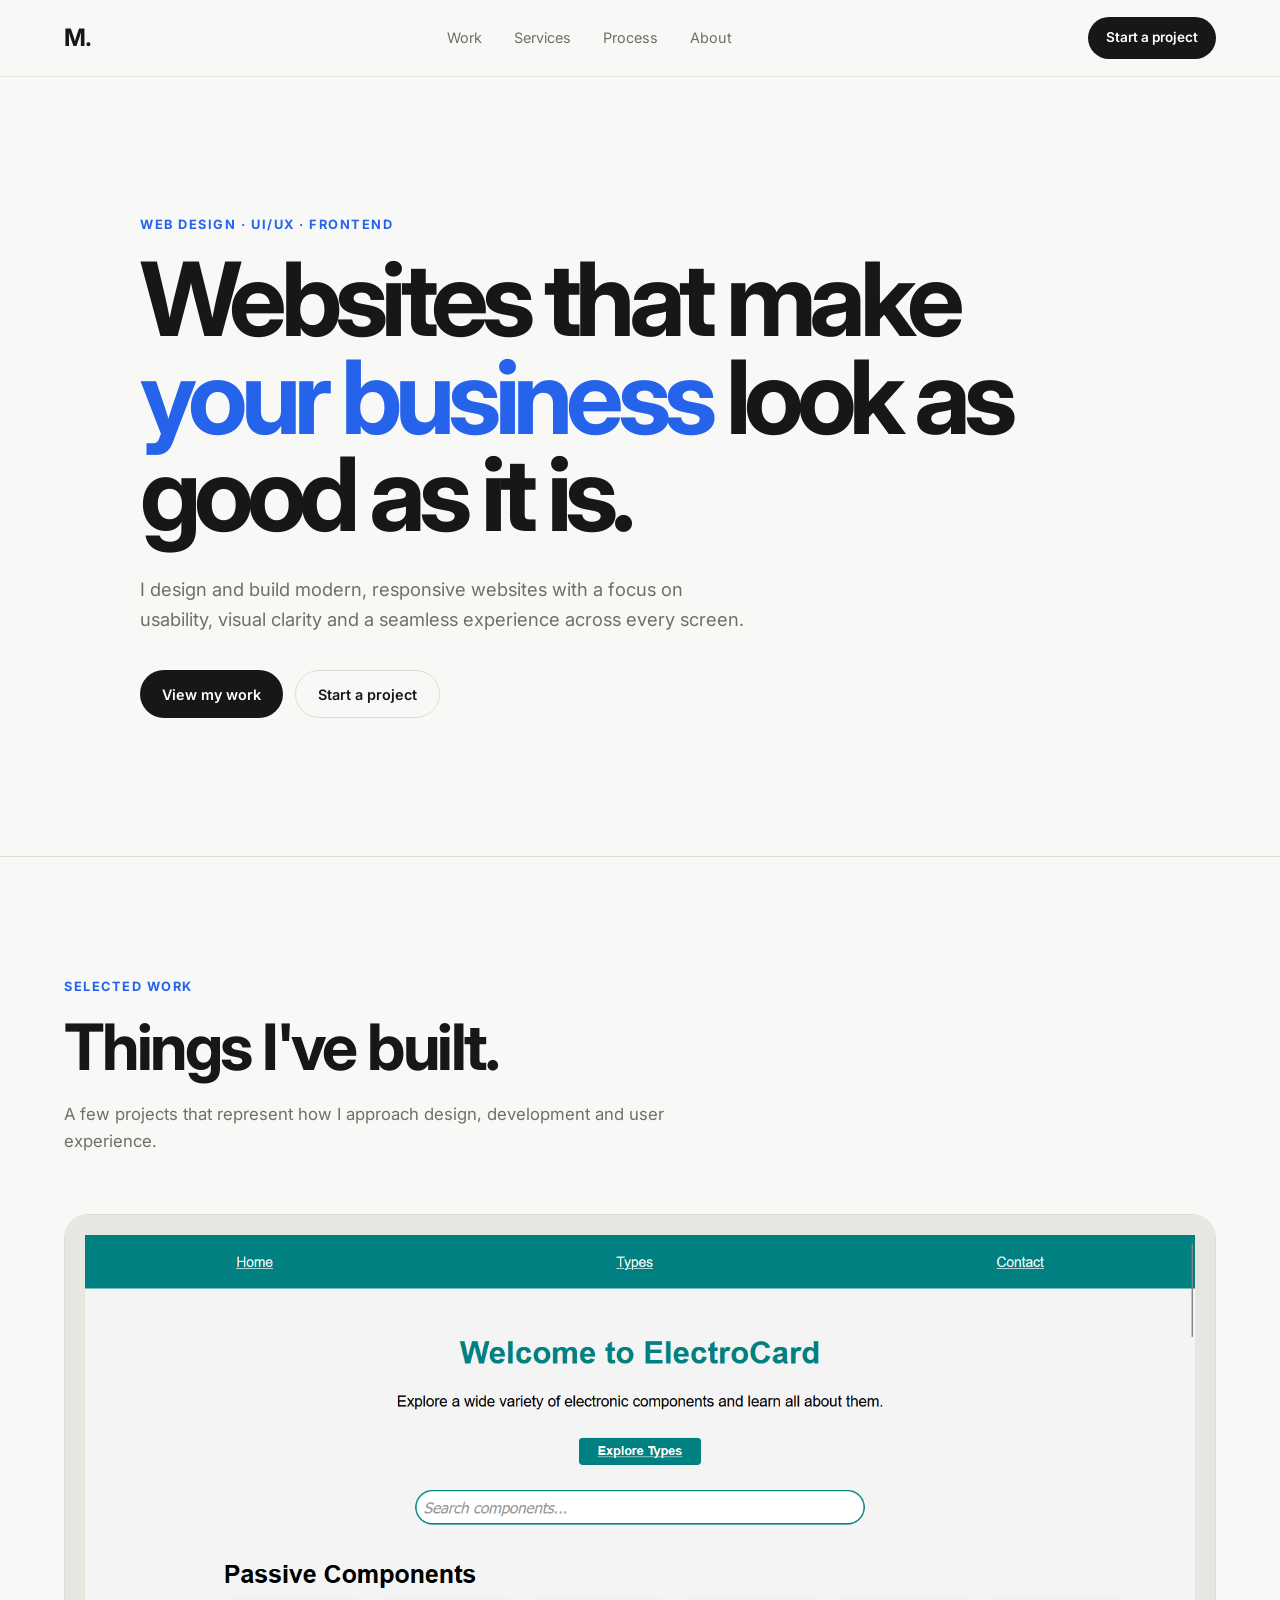
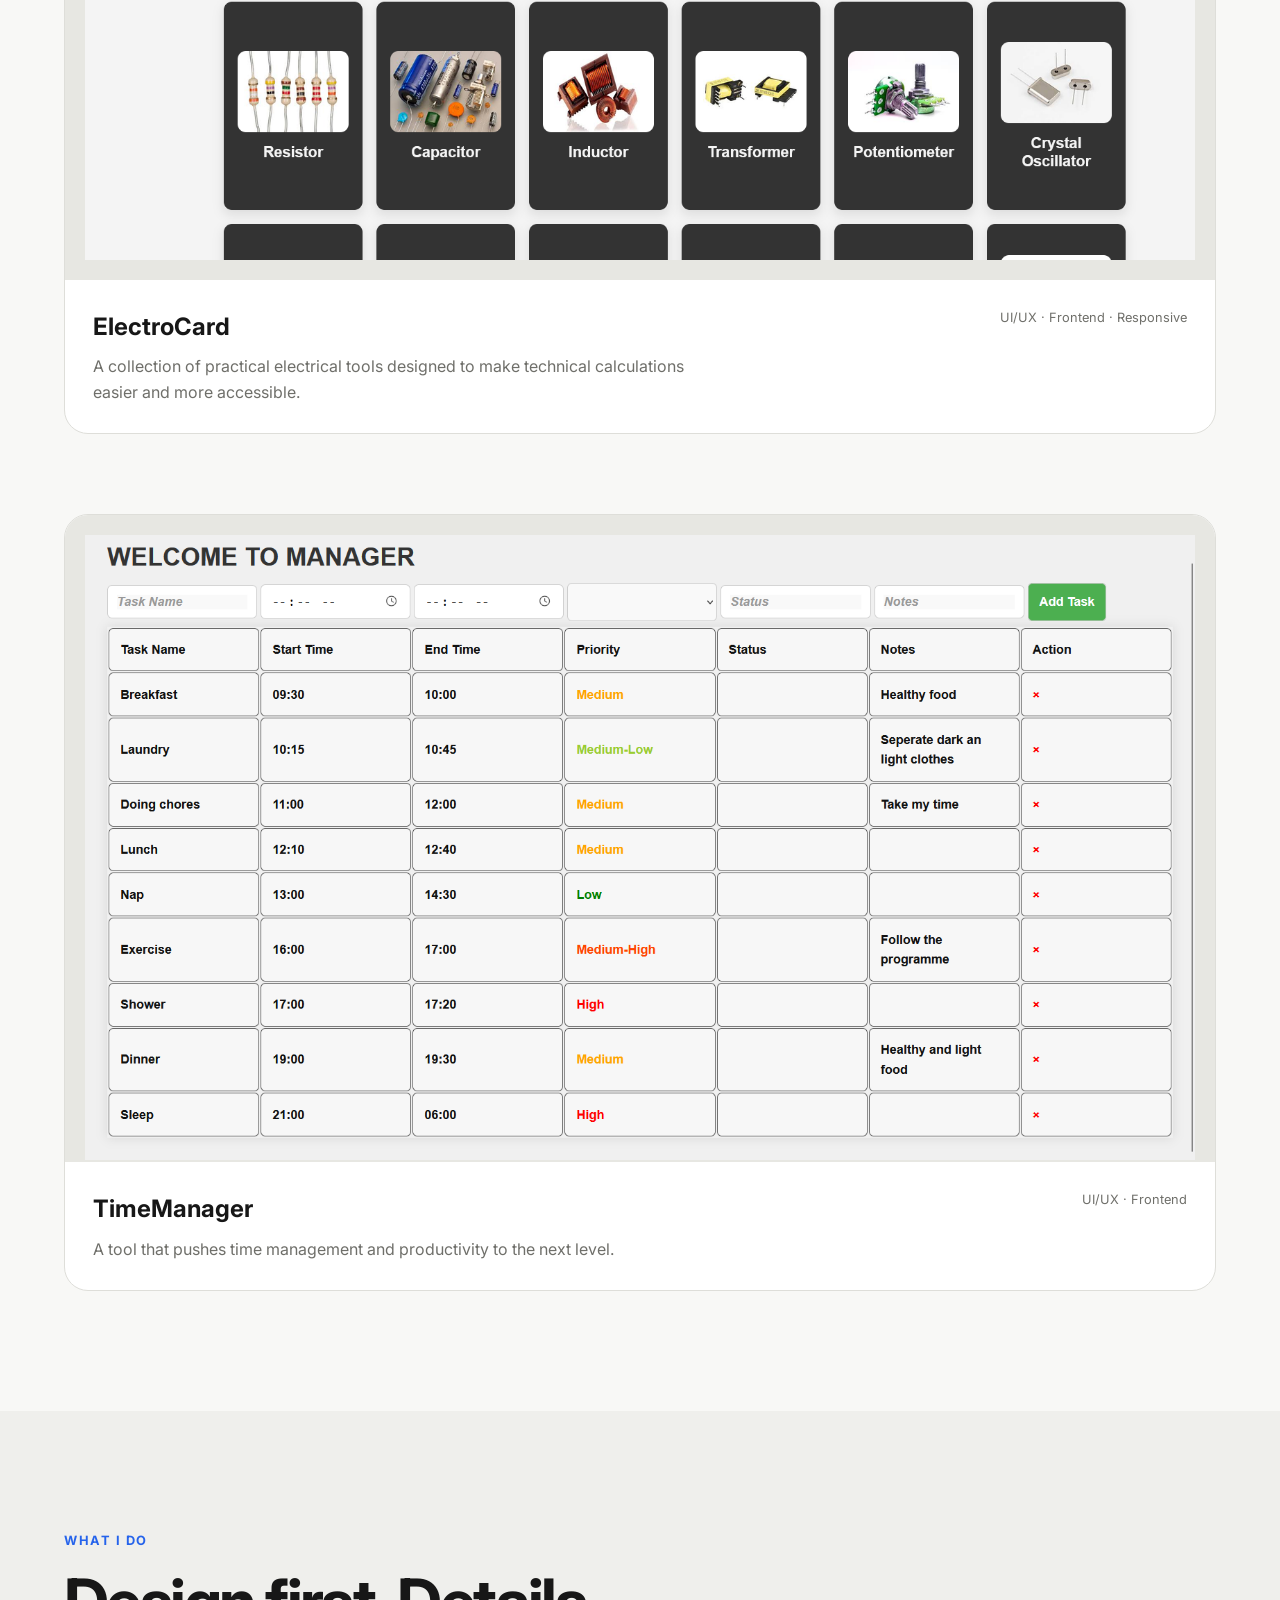
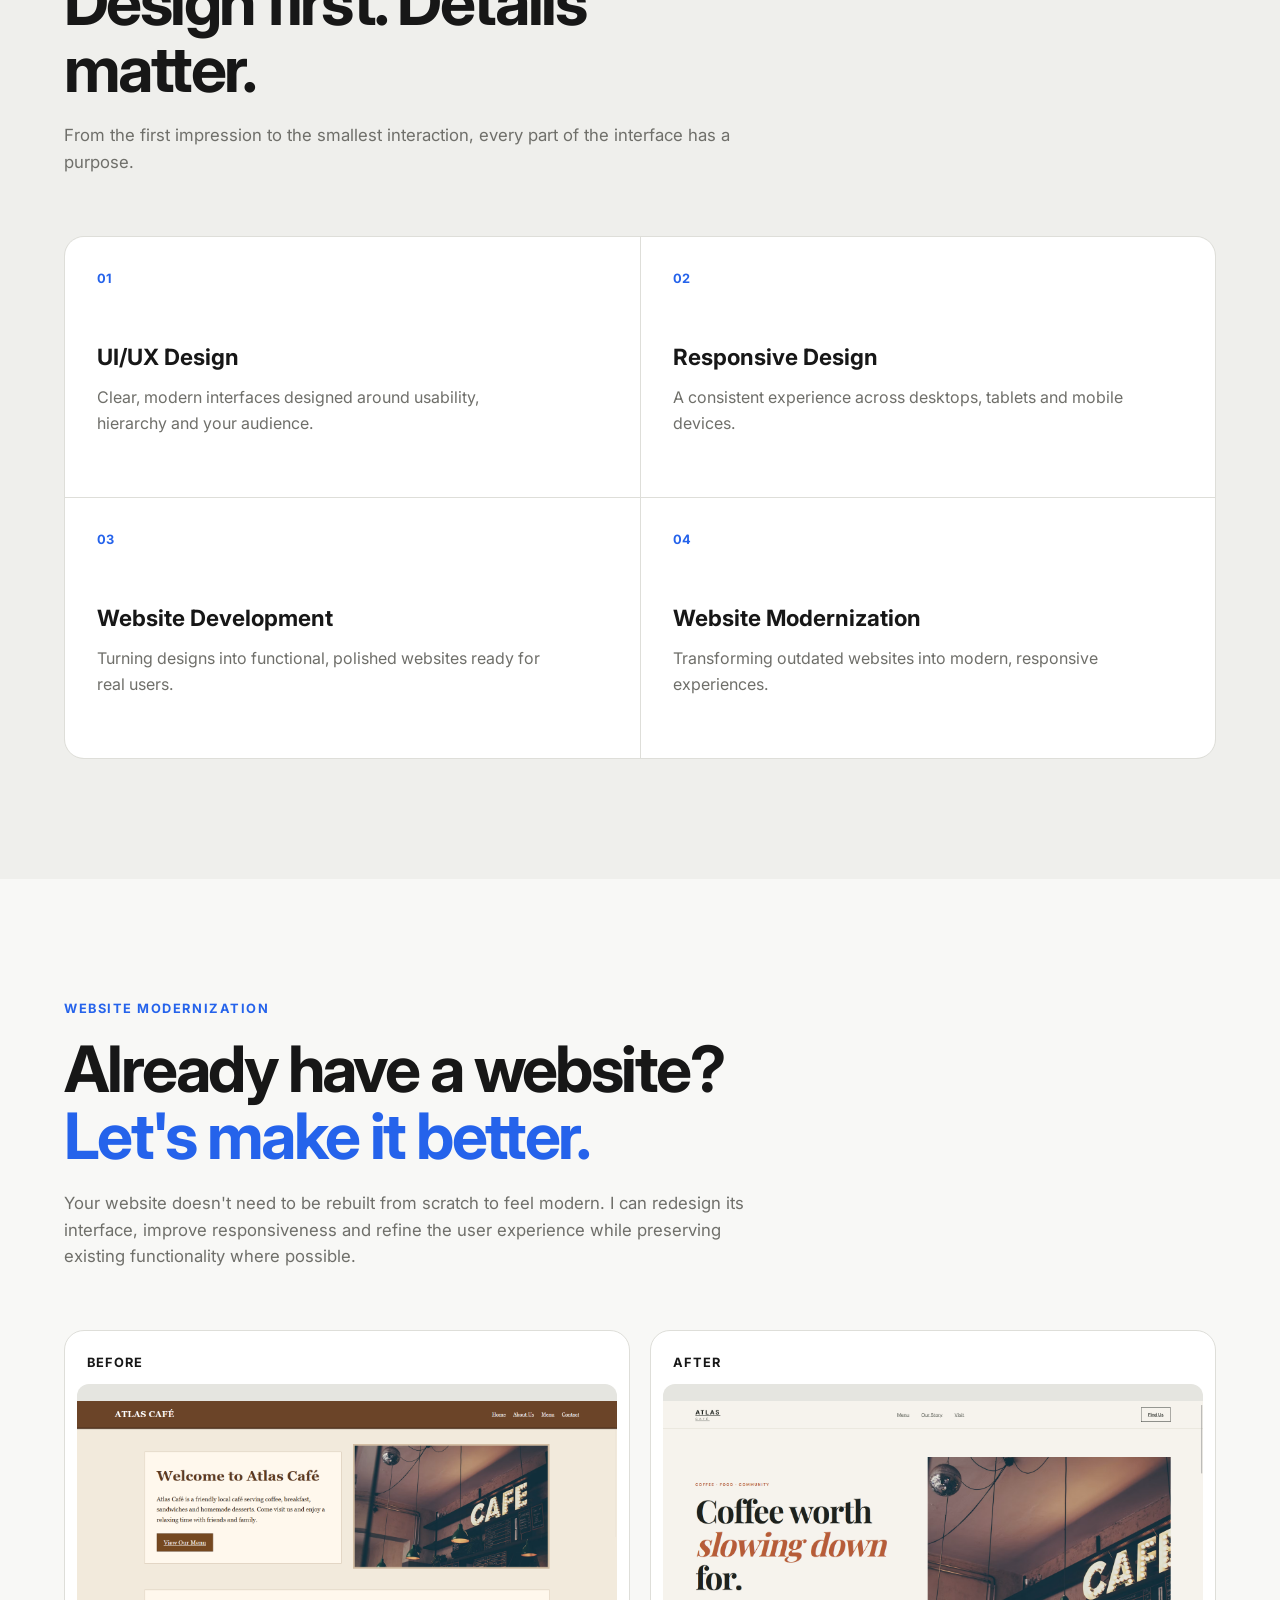
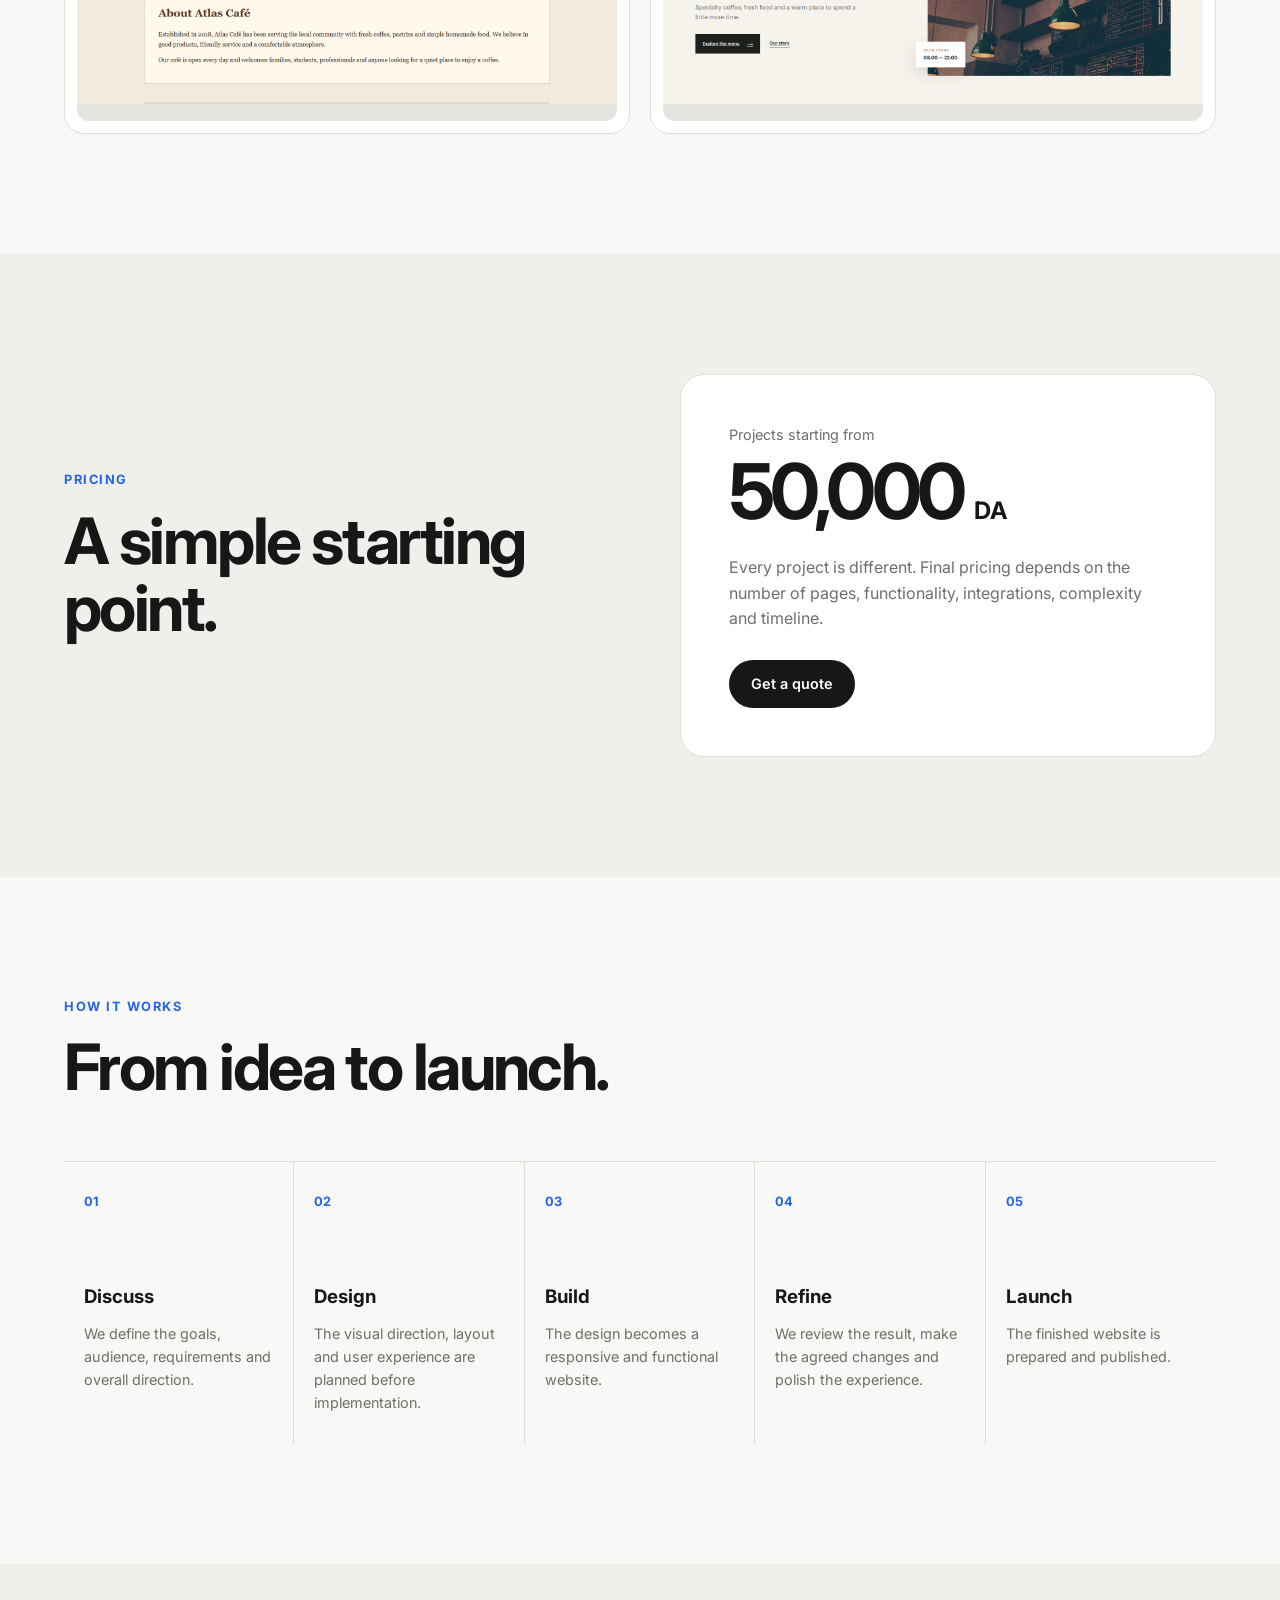
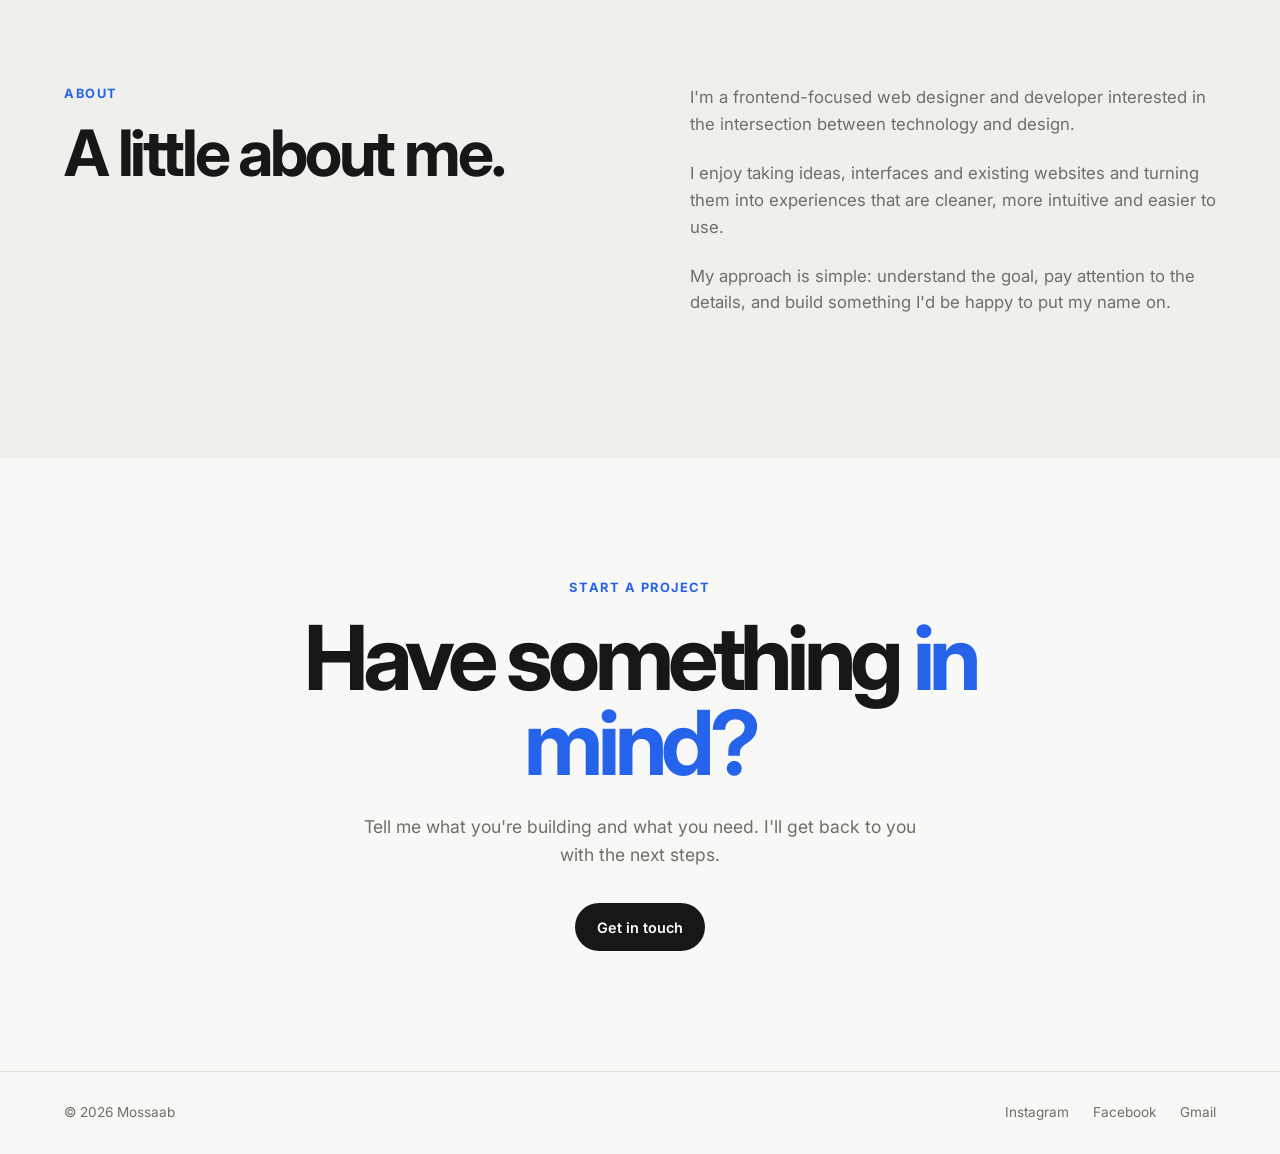
==== index.html @ 7cb66853 "Add files via upload" ====
<!DOCTYPE html>
<html lang="en">
<head>
    <meta charset="UTF-8">
    <meta name="viewport" content="width=device-width, initial-scale=1.0">

    <title>Mossaab — Web Design & Development</title>
    <meta
        name="description"
        content="Modern, responsive websites focused on UI, UX and usability."
    >

    <link rel="preconnect" href="https://fonts.googleapis.com">
    <link rel="preconnect" href="https://fonts.gstatic.com" crossorigin>
    <link
        href="https://fonts.googleapis.com/css2?family=Inter:wght@400;500;600;700&display=swap"
        rel="stylesheet"
    >

    <link rel="stylesheet" href="styles.css">
</head>

<body>

    <!-- Navigation -->
    <header class="header">
        <nav class="nav container">

            <a href="#" class="logo">M.</a>

            <div class="nav-links">
                <a href="#work">Work</a>
                <a href="#services">Services</a>
                <a href="#process">Process</a>
                <a href="#about">About</a>
            </div>

            <a href="#contact" class="nav-cta">
                Start a project
            </a>

        </nav>
    </header>


    <main>

        <!-- Hero -->
        <section class="hero">
            <div class="container hero-content">

                <p class="eyebrow">
                    Web Design · UI/UX · Frontend
                </p>

                <h1>
                    Websites that make
                    <span>your business</span>
                    look as good as it is.
                </h1>

                <p class="hero-text">
                    I design and build modern, responsive websites with
                    a focus on usability, visual clarity and a seamless
                    experience across every screen.
                </p>

                <div class="hero-buttons">
                    <a href="#work" class="button button-primary">
                        View my work
                    </a>

                    <a href="#contact" class="button button-secondary">
                        Start a project
                    </a>
                </div>

            </div>
        </section>


        <!-- Work -->
        <section id="work" class="section">
            <div class="container">

                <div class="section-heading">
                    <p class="eyebrow">Selected work</p>
                    <h2>Things I've built.</h2>
                    <p>
                        A few projects that represent how I approach
                        design, development and user experience.
                    </p>
                </div>


                <div class="projects">

                    <article class="project">
                        <div class="project-image">
                            <img src="ElectroCard.png" alt="Project image">
                        </div>

                        <div class="project-info">
                            <div>
                                <h3>ElectroCard</h3>
                                <p>
                                    A collection of practical electrical
                                    tools designed to make technical
                                    calculations easier and more accessible.
                                </p>
                            </div>

                            <span class="project-tags">
                                UI/UX · Frontend · Responsive
                            </span>
                        </div>
                    </article>


                    <article class="project">
                        <div class="project-image">
                            <div class="image-placeholder">
                                <img src="TimeManager.png" alt="Project image">
                            </div>
                        </div>

                        <div class="project-info">
                            <div>
                                <h3>TimeManager</h3>
                                <p>
                                    A tool that pushes time management and productivity to the next level.
                                </p>
                            </div>

                            <span class="project-tags">
                                UI/UX · Frontend
                            </span>
                        </div>
                    </article>

                </div>

            </div>
        </section>


        <!-- Services -->
        <section id="services" class="section section-alt">
            <div class="container">

                <div class="section-heading">
                    <p class="eyebrow">What I do</p>
                    <h2>Design first. Details matter.</h2>
                    <p>
                        From the first impression to the smallest interaction,
                        every part of the interface has a purpose.
                    </p>
                </div>


                <div class="services-grid">

                    <article class="service-card">
                        <span class="service-number">01</span>
                        <h3>UI/UX Design</h3>
                        <p>
                            Clear, modern interfaces designed around
                            usability, hierarchy and your audience.
                        </p>
                    </article>


                    <article class="service-card">
                        <span class="service-number">02</span>
                        <h3>Responsive Design</h3>
                        <p>
                            A consistent experience across desktops,
                            tablets and mobile devices.
                        </p>
                    </article>


                    <article class="service-card">
                        <span class="service-number">03</span>
                        <h3>Website Development</h3>
                        <p>
                            Turning designs into functional, polished
                            websites ready for real users.
                        </p>
                    </article>


                    <article class="service-card">
                        <span class="service-number">04</span>
                        <h3>Website Modernization</h3>
                        <p>
                            Transforming outdated websites into modern,
                            responsive experiences.
                        </p>
                    </article>

                </div>

            </div>
        </section>


        <!-- Modernization -->
        <section class="section">
            <div class="container modernization">

                <div class="section-heading">
                    <p class="eyebrow">Website modernization</p>

                    <h2>
                        Already have a website?
                        <span>Let's make it better.</span>
                    </h2>

                    <p>
                        Your website doesn't need to be rebuilt from scratch
                        to feel modern. I can redesign its interface,
                        improve responsiveness and refine the user experience
                        while preserving existing functionality where possible.
                    </p>
                </div>


                <div class="before-after">

                    <div class="comparison-card">
                        <span>Before</span>
                        <div class="comparison-placeholder">
                            <a href="old.html">
                                <img src="old.png" alt="site picture">
                            </a>
                        </div>
                    </div>

                    <div class="comparison-card">
                        <span>After</span>
                        <div class="comparison-placeholder">
                            <a href="new.html">
                                <img src="new.png" alt="site picture">
                            </a>
                        </div>
                    </div>

                </div>

            </div>
        </section>


        <!-- Pricing -->
        <section class="section section-alt">
            <div class="container pricing">

                <div class="section-heading">
                    <p class="eyebrow">Pricing</p>
                    <h2>A simple starting point.</h2>
                </div>

                <div class="price-card">

                    <p class="price-label">Projects starting from</p>

                    <div class="price">
                        50,000 <span>DA</span>
                    </div>

                    <p class="price-description">
                        Every project is different. Final pricing depends
                        on the number of pages, functionality, integrations,
                        complexity and timeline.
                    </p>

                    <a href="#contact" class="button button-primary">
                        Get a quote
                    </a>

                </div>

            </div>
        </section>


        <!-- Process -->
        <section id="process" class="section">
            <div class="container">

                <div class="section-heading">
                    <p class="eyebrow">How it works</p>
                    <h2>From idea to launch.</h2>
                </div>


                <div class="process">

                    <article class="process-step">
                        <span>01</span>
                        <h3>Discuss</h3>
                        <p>
                            We define the goals, audience, requirements
                            and overall direction.
                        </p>
                    </article>


                    <article class="process-step">
                        <span>02</span>
                        <h3>Design</h3>
                        <p>
                            The visual direction, layout and user experience
                            are planned before implementation.
                        </p>
                    </article>


                    <article class="process-step">
                        <span>03</span>
                        <h3>Build</h3>
                        <p>
                            The design becomes a responsive and functional
                            website.
                        </p>
                    </article>


                    <article class="process-step">
                        <span>04</span>
                        <h3>Refine</h3>
                        <p>
                            We review the result, make the agreed changes
                            and polish the experience.
                        </p>
                    </article>


                    <article class="process-step">
                        <span>05</span>
                        <h3>Launch</h3>
                        <p>
                            The finished website is prepared and published.
                        </p>
                    </article>

                </div>

            </div>
        </section>


        <!-- About -->
        <section id="about" class="section section-alt">
            <div class="container about">

                <div>
                    <p class="eyebrow">About</p>
                    <h2>A little about me.</h2>
                </div>

                <div class="about-text">
                    <p>
                        I'm a frontend-focused web designer and developer
                        interested in the intersection between technology
                        and design.
                    </p>

                    <p>
                        I enjoy taking ideas, interfaces and existing
                        websites and turning them into experiences that
                        are cleaner, more intuitive and easier to use.
                    </p>

                    <p>
                        My approach is simple: understand the goal,
                        pay attention to the details, and build something
                        I'd be happy to put my name on.
                    </p>
                </div>

            </div>
        </section>


        <!-- Contact -->
        <section id="contact" class="section contact">
            <div class="container">

                <p class="eyebrow">Start a project</p>

                <h2>
                    Have something
                    <span>in mind?</span>
                </h2>

                <p>
                    Tell me what you're building and what you need.
                    I'll get back to you with the next steps.
                </p>

                <a href="mailto:mossaabhamech@gmail.com" class="button button-primary">
                    Get in touch
                </a>

            </div>
        </section>

    </main>


    <!-- Footer -->
    <footer class="footer">
        <div class="container footer-content">

            <p>© 2026 Mossaab</p>

            <div>
                <a href="https://www.instagram.com/_web__dev__/" target="_blank">Instagram</a>
                <a href="https://www.facebook.com/mossaab.mossaab.723237/" target="_blank">Facebook</a>
                <a href="mailto:mossaabhamech@gmail.com" target="_blank">Gmail</a>
            </div>

        </div>
    </footer>

</body>
</html>
---- styles.css ----
/* =========================
   RESET
========================= */

* {
    margin: 0;
    padding: 0;
    box-sizing: border-box;
}

html {
    scroll-behavior: smooth;
}

body {
    font-family: "Inter", sans-serif;
    background: #f8f8f6;
    color: #171717;
    line-height: 1.6;
}

a {
    color: inherit;
    text-decoration: none;
}

img {
    max-width: 100%;
    display: block;
}


/* =========================
   VARIABLES
========================= */

:root {
    --background: #f8f8f6;
    --surface: #ffffff;
    --surface-dark: #eeeeeb;

    --text: #171717;
    --muted: #6f6f6a;
    --border: #deded9;

    --accent: #2563eb;

    --max-width: 1180px;
}


/* =========================
   GLOBAL
========================= */

.container {
    width: min(90%, var(--max-width));
    margin-inline: auto;
}

.section {
    padding: 120px 0;
}

.section-alt {
    background: #efefec;
}

.eyebrow {
    margin-bottom: 16px;

    color: var(--accent);

    font-size: 0.8rem;
    font-weight: 700;

    letter-spacing: 0.12em;
    text-transform: uppercase;
}

.section-heading {
    max-width: 680px;
    margin-bottom: 60px;
}

.section-heading h2 {
    margin-bottom: 20px;

    font-size: clamp(2.2rem, 5vw, 4rem);
    line-height: 1.05;
    letter-spacing: -0.04em;
}

.section-heading > p:last-child {
    color: var(--muted);
    font-size: 1.05rem;
}


/* =========================
   NAVIGATION
========================= */

.header {
    position: sticky;
    top: 0;
    z-index: 100;

    background: rgba(248, 248, 246, 0.88);
    border-bottom: 1px solid rgba(222, 222, 217, 0.7);

    backdrop-filter: blur(12px);
}

.nav {
    min-height: 76px;

    display: flex;
    align-items: center;
    justify-content: space-between;
    gap: 30px;
}

.logo {
    font-size: 1.5rem;
    font-weight: 700;
    letter-spacing: -0.05em;
}

.nav-links {
    display: flex;
    gap: 32px;

    color: var(--muted);
    font-size: 0.9rem;
}

.nav-links a,
.footer a {
    transition: color 0.2s ease;
}

.nav-links a:hover,
.footer a:hover {
    color: var(--accent);
}

.nav-cta {
    padding: 10px 18px;

    background: var(--text);
    color: white;

    border-radius: 100px;

    font-size: 0.85rem;
    font-weight: 600;

    transition:
        transform 0.2s ease,
        background 0.2s ease;
}

.nav-cta:hover {
    transform: translateY(-2px);
    background: var(--accent);
}


/* =========================
   BUTTONS
========================= */

.button {
    display: inline-flex;
    align-items: center;
    justify-content: center;

    min-height: 48px;
    padding: 0 22px;

    border-radius: 100px;

    font-size: 0.9rem;
    font-weight: 600;

    transition:
        transform 0.2s ease,
        background 0.2s ease,
        border-color 0.2s ease;
}

.button:hover {
    transform: translateY(-2px);
}

.button-primary {
    background: var(--text);
    color: white;
}

.button-primary:hover {
    background: var(--accent);
}

.button-secondary {
    border: 1px solid var(--border);
    background: transparent;
}

.button-secondary:hover {
    border-color: var(--text);
}


/* =========================
   HERO
========================= */

.hero {
    min-height: 780px;

    display: flex;
    align-items: center;

    border-bottom: 1px solid var(--border);
}

.hero-content {
    max-width: 1000px;
}

.hero h1 {
    max-width: 950px;

    font-size: clamp(3.5rem, 8vw, 7rem);
    line-height: 0.95;
    letter-spacing: -0.065em;
}

.hero h1 span,
.modernization h2 span,
.contact h2 span {
    color: var(--accent);
}

.hero-text {
    max-width: 620px;
    margin-top: 32px;

    color: var(--muted);
    font-size: 1.15rem;
}

.hero-buttons {
    display: flex;
    flex-wrap: wrap;
    gap: 12px;

    margin-top: 36px;
}


/* =========================
   PROJECTS
========================= */

.projects {
    display: grid;
    gap: 80px;
}

.project {
    overflow: hidden;

    border: 1px solid var(--border);
    border-radius: 24px;

    background: var(--surface);
}

.project-image {
    aspect-ratio: 16 / 9;

    padding: 20px;

    background: #e7e7e2;
}

.image-placeholder {
    width: 100%;
    height: 100%;

    display: grid;
    place-items: center;

    border-radius: 14px;

    background: #d8d8d2;
    color: #777;
}

.project-info {
    padding: 28px;

    display: flex;
    justify-content: space-between;
    gap: 30px;
}

.project-info h3 {
    margin-bottom: 8px;

    font-size: 1.5rem;
}

.project-info p {
    max-width: 600px;
    color: var(--muted);
}

.project-tags {
    flex-shrink: 0;

    color: var(--muted);
    font-size: 0.8rem;
}


/* =========================
   SERVICES
========================= */

.services-grid {
    display: grid;
    grid-template-columns: repeat(2, 1fr);
    gap: 1px;

    overflow: hidden;

    border: 1px solid var(--border);
    border-radius: 20px;

    background: var(--border);
}

.service-card {
    min-height: 260px;
    padding: 32px;

    background: var(--surface);
}

.service-number {
    display: block;
    margin-bottom: 50px;

    color: var(--accent);

    font-size: 0.8rem;
    font-weight: 700;
}

.service-card h3 {
    margin-bottom: 10px;

    font-size: 1.4rem;
}

.service-card p {
    max-width: 450px;
    color: var(--muted);
}


/* =========================
   MODERNIZATION
========================= */

.modernization {
    display: grid;
    gap: 60px;
}

.modernization .section-heading {
    margin-bottom: 0;
}

.before-after {
    display: grid;
    grid-template-columns: repeat(2, 1fr);
    gap: 20px;
}

.comparison-card {
    padding: 12px;

    border: 1px solid var(--border);
    border-radius: 20px;

    background: var(--surface);
}

.comparison-card > span {
    display: block;
    padding: 10px;

    font-size: 0.8rem;
    font-weight: 700;
    text-transform: uppercase;
    letter-spacing: 0.08em;
}

.comparison-placeholder {
    aspect-ratio: 16 / 10;

    display: grid;
    place-items: center;

    border-radius: 12px;

    background: #e5e5e0;
    color: #777;
}


/* =========================
   PRICING
========================= */

.pricing {
    display: grid;
    grid-template-columns: 1fr 1fr;
    gap: 80px;
    align-items: center;
}

.pricing .section-heading {
    margin-bottom: 0;
}

.price-card {
    padding: 48px;

    border: 1px solid var(--border);
    border-radius: 24px;

    background: var(--surface);
}

.price-label {
    color: var(--muted);
    font-size: 0.9rem;
}

.price {
    margin: 8px 0 24px;

    font-size: clamp(3rem, 6vw, 5rem);
    font-weight: 700;
    line-height: 1;

    letter-spacing: -0.06em;
}

.price span {
    font-size: 1.5rem;
    letter-spacing: 0;
}

.price-description {
    margin-bottom: 28px;
    color: var(--muted);
}


/* =========================
   PROCESS
========================= */

.process {
    display: grid;
    grid-template-columns: repeat(5, 1fr);

    border-top: 1px solid var(--border);
}

.process-step {
    min-height: 260px;
    padding: 30px 20px;

    border-right: 1px solid var(--border);
}

.process-step:last-child {
    border-right: none;
}

.process-step > span {
    display: block;
    margin-bottom: 70px;

    color: var(--accent);

    font-size: 0.8rem;
    font-weight: 700;
}

.process-step h3 {
    margin-bottom: 10px;
}

.process-step p {
    color: var(--muted);
    font-size: 0.9rem;
}


/* =========================
   ABOUT
========================= */

.about {
    display: grid;
    grid-template-columns: 1fr 1fr;
    gap: 100px;
}

.about h2 {
    font-size: clamp(2.5rem, 5vw, 4rem);
    line-height: 1;
    letter-spacing: -0.05em;
}

.about-text {
    max-width: 600px;
}

.about-text p {
    margin-bottom: 22px;

    color: var(--muted);
    font-size: 1.05rem;
}


/* =========================
   CONTACT
========================= */

.contact {
    text-align: center;
}

.contact .container {
    display: flex;
    flex-direction: column;
    align-items: center;
}

.contact h2 {
    max-width: 800px;

    font-size: clamp(3rem, 7vw, 6rem);
    line-height: 0.95;
    letter-spacing: -0.06em;
}

.contact .container > p:not(.eyebrow) {
    max-width: 560px;
    margin: 28px 0 34px;

    color: var(--muted);
    font-size: 1.1rem;
}


/* =========================
   FOOTER
========================= */

.footer {
    padding: 30px 0;

    border-top: 1px solid var(--border);

    color: var(--muted);
    font-size: 0.85rem;
}

.footer-content {
    display: flex;
    justify-content: space-between;
    gap: 20px;
}

.footer-content div {
    display: flex;
    gap: 24px;
}


/* =========================
   RESPONSIVE
========================= */

@media (max-width: 850px) {

    .section {
        padding: 85px 0;
    }

    .nav-links {
        display: none;
    }

    .hero {
        min-height: 680px;
    }

    .hero h1 {
        font-size: clamp(3.2rem, 13vw, 5.5rem);
    }

    .services-grid {
        grid-template-columns: 1fr;
    }

    .pricing {
        grid-template-columns: 1fr;
        gap: 50px;
    }

    .process {
        grid-template-columns: 1fr;
    }

    .process-step {
        min-height: auto;
        border-right: none;
        border-bottom: 1px solid var(--border);
    }

    .process-step:last-child {
        border-bottom: none;
    }

    .process-step > span {
        margin-bottom: 25px;
    }

    .about {
        grid-template-columns: 1fr;
        gap: 45px;
    }
}


@media (max-width: 600px) {

    .container {
        width: min(92%, var(--max-width));
    }

    .hero {
        min-height: 620px;
    }

    .hero-text {
        font-size: 1rem;
    }

    .hero-buttons {
        flex-direction: column;
        align-items: stretch;
    }

    .button {
        width: 100%;
    }

    .project-info {
        flex-direction: column;
    }

    .before-after {
        grid-template-columns: 1fr;
    }

    .price-card {
        padding: 32px 24px;
    }

    .footer-content {
        flex-direction: column;
    }
}
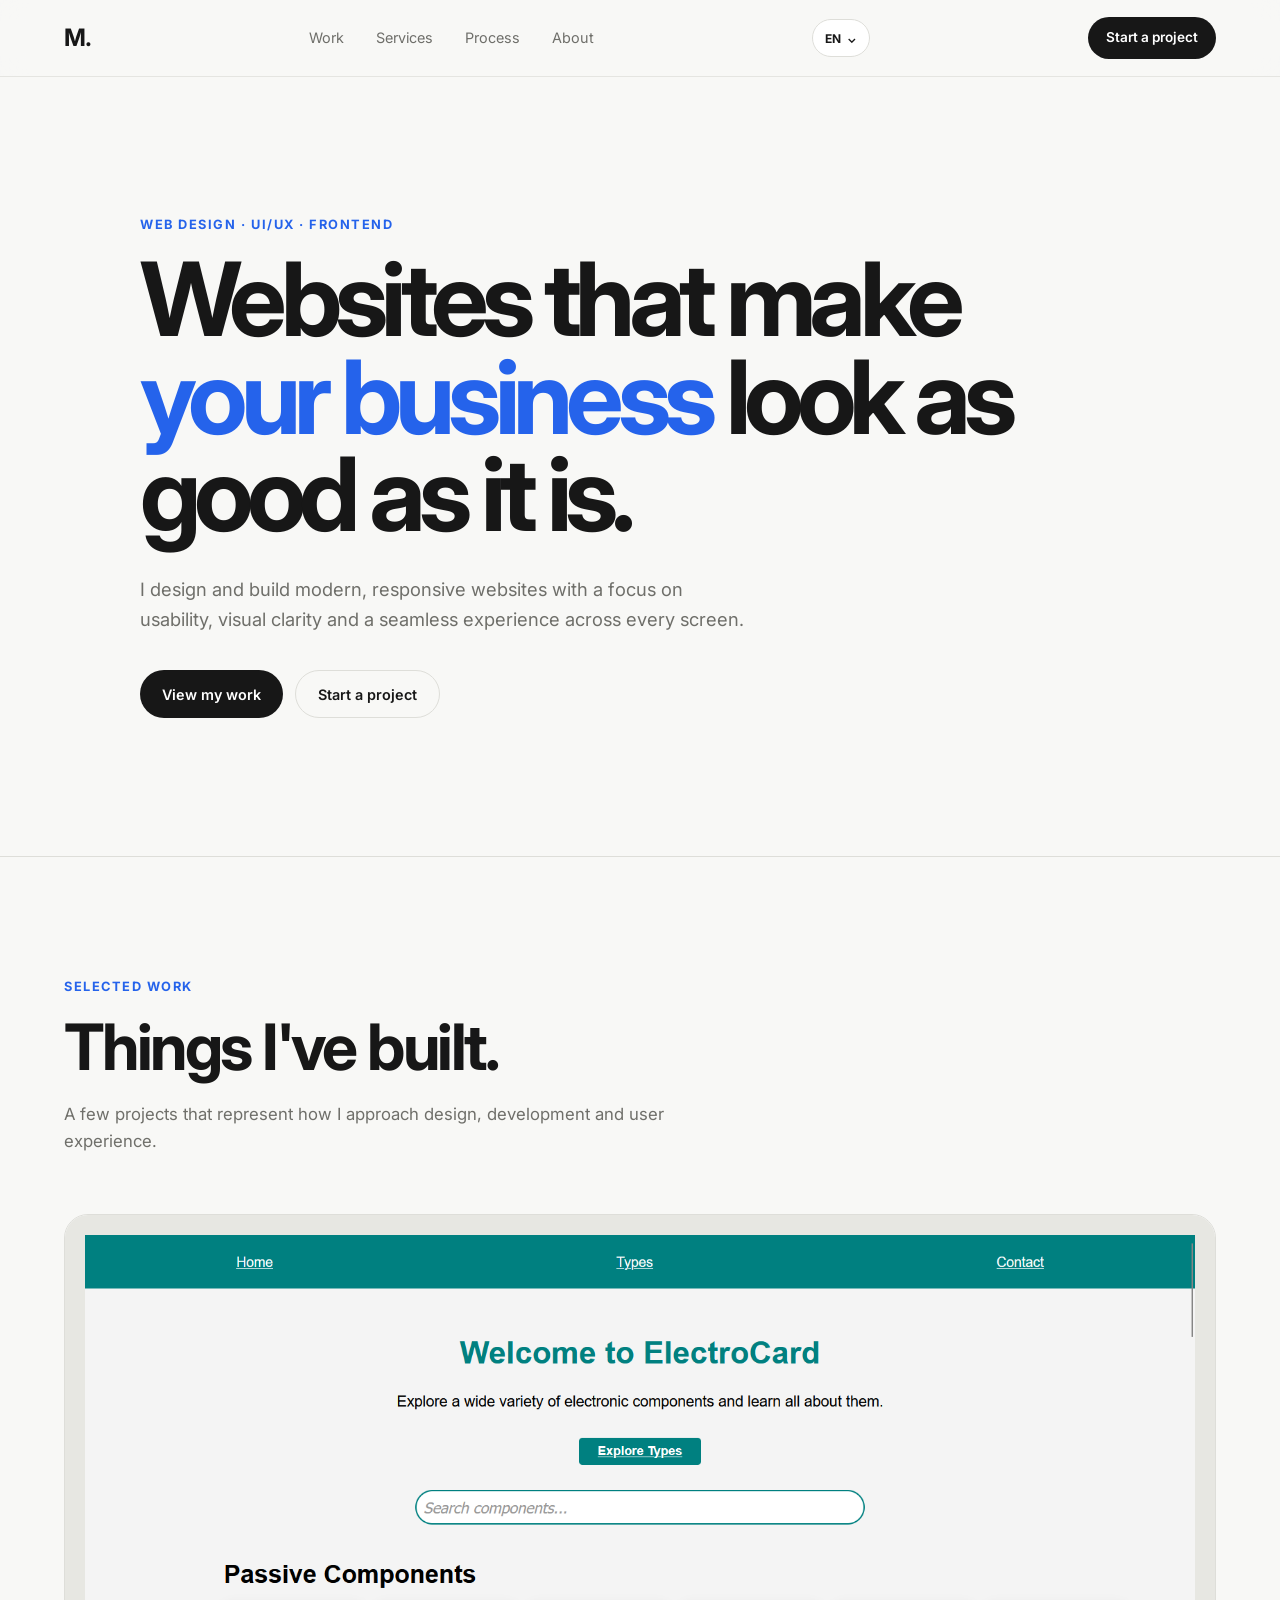
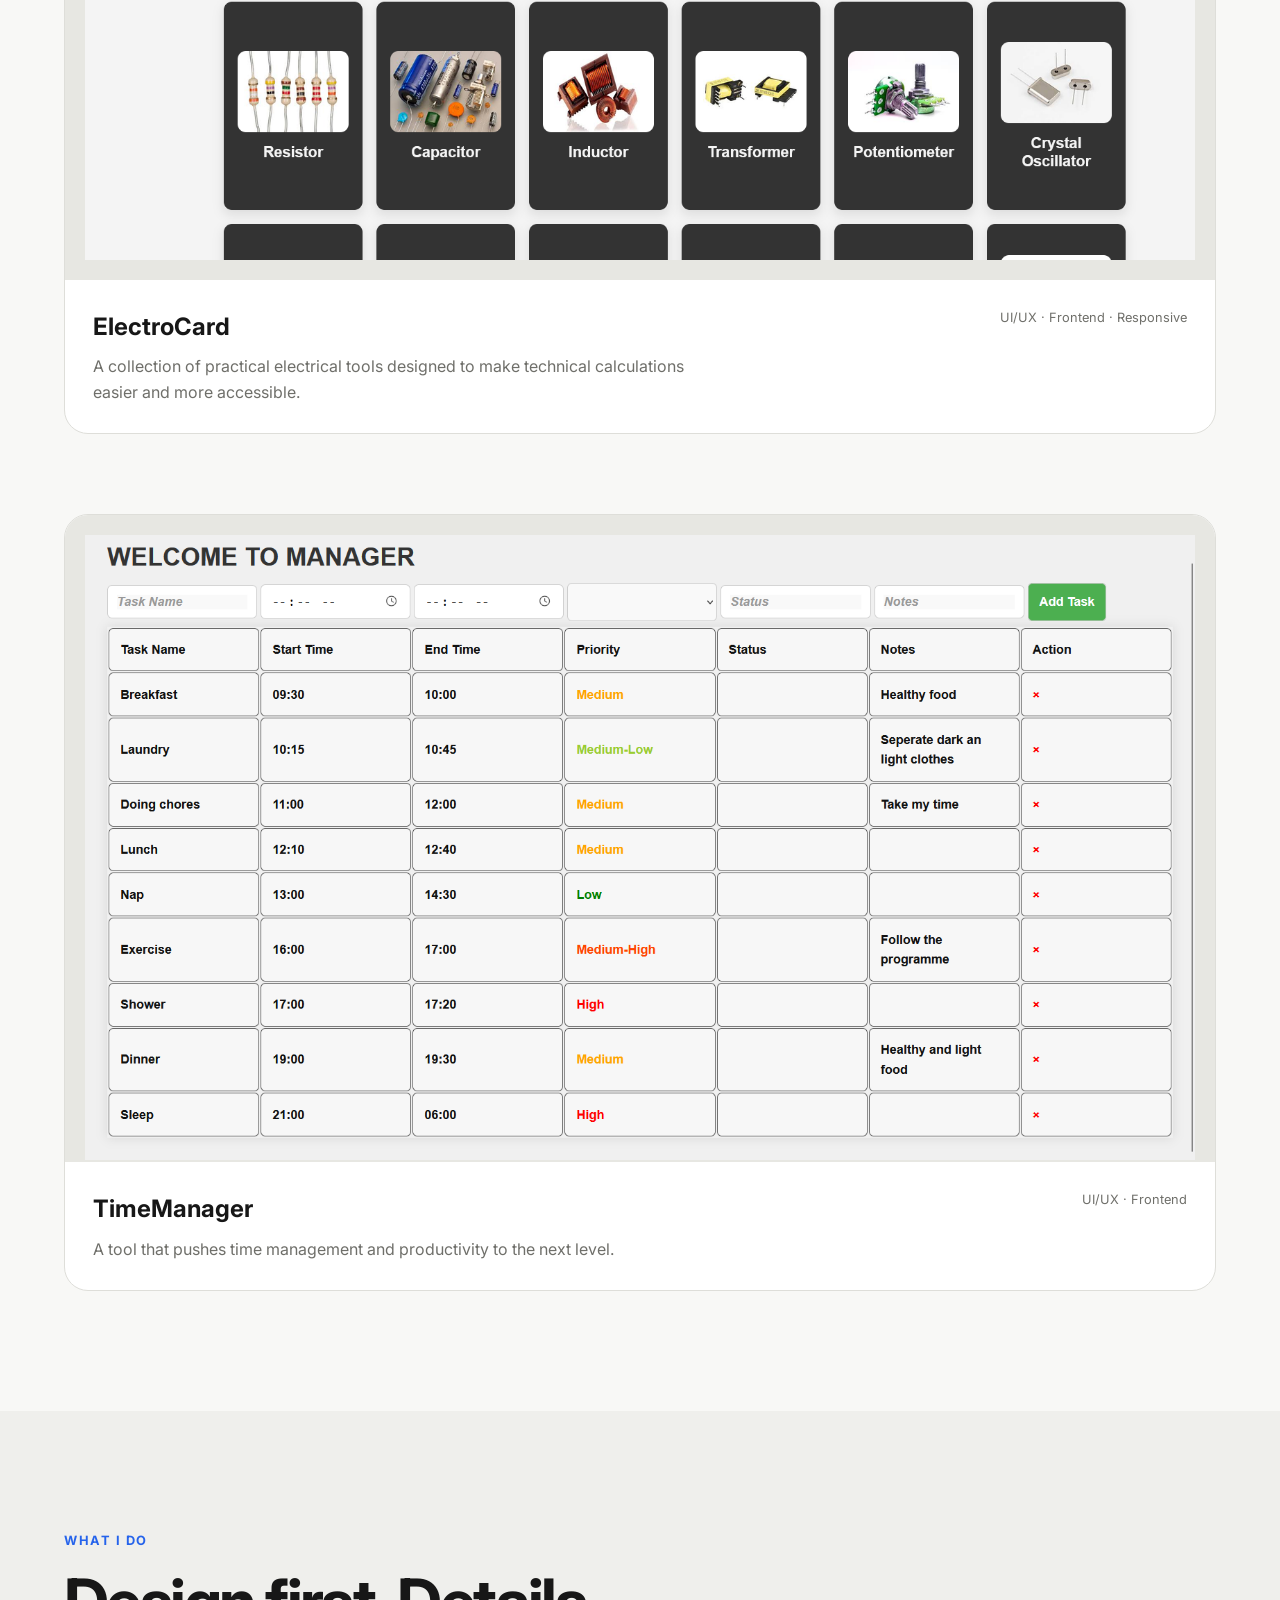
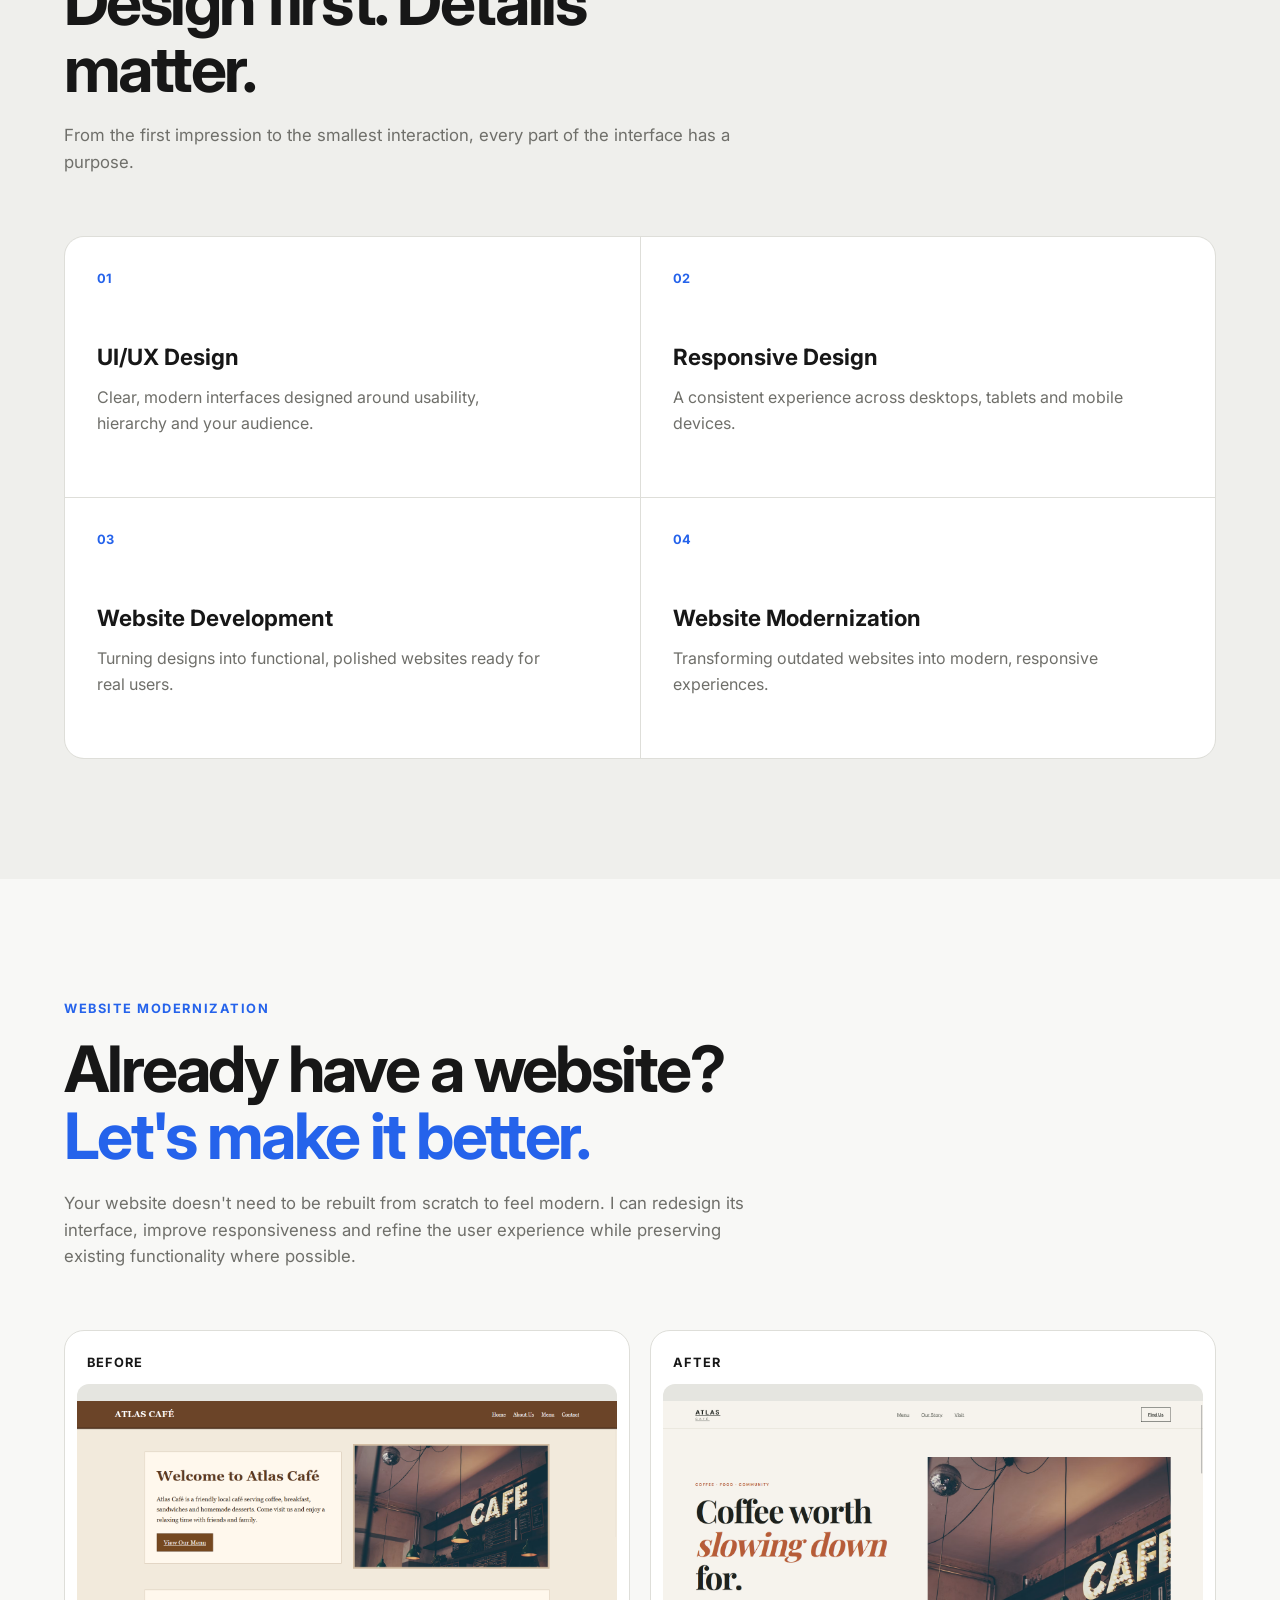
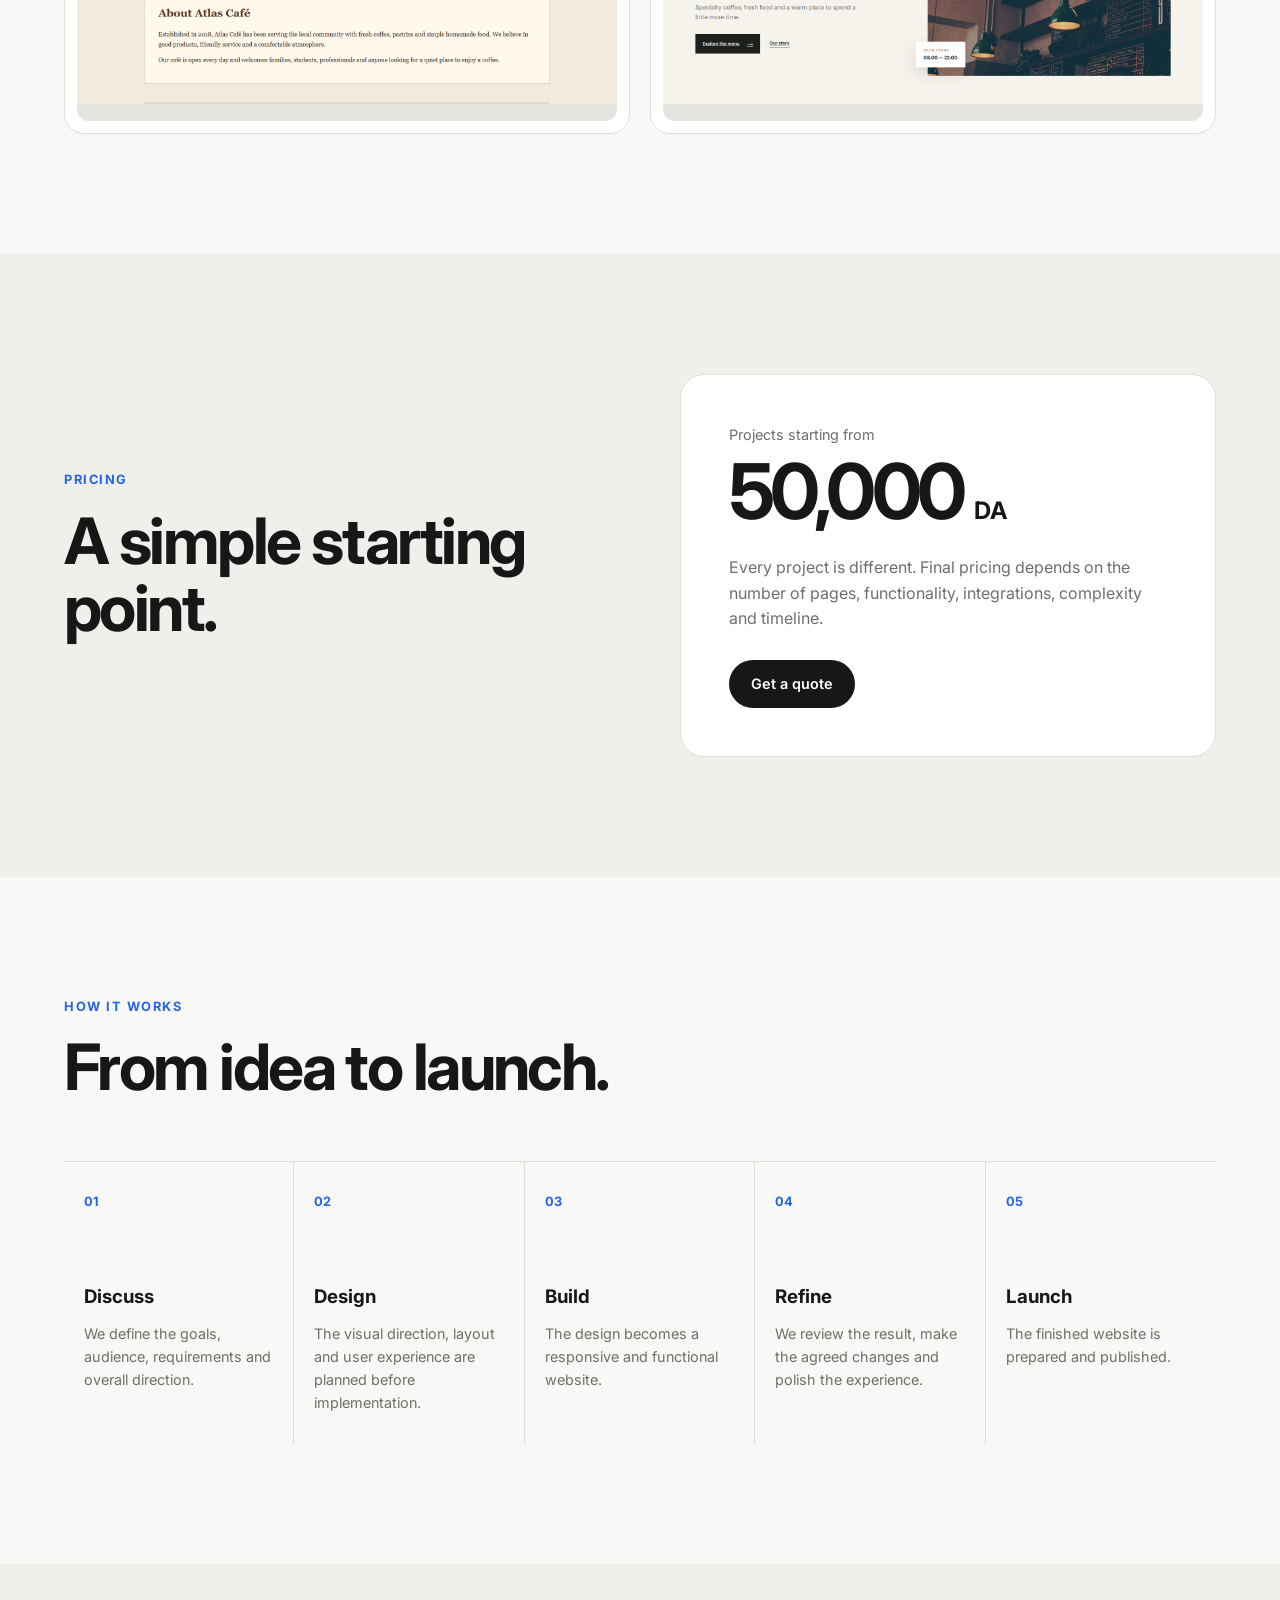
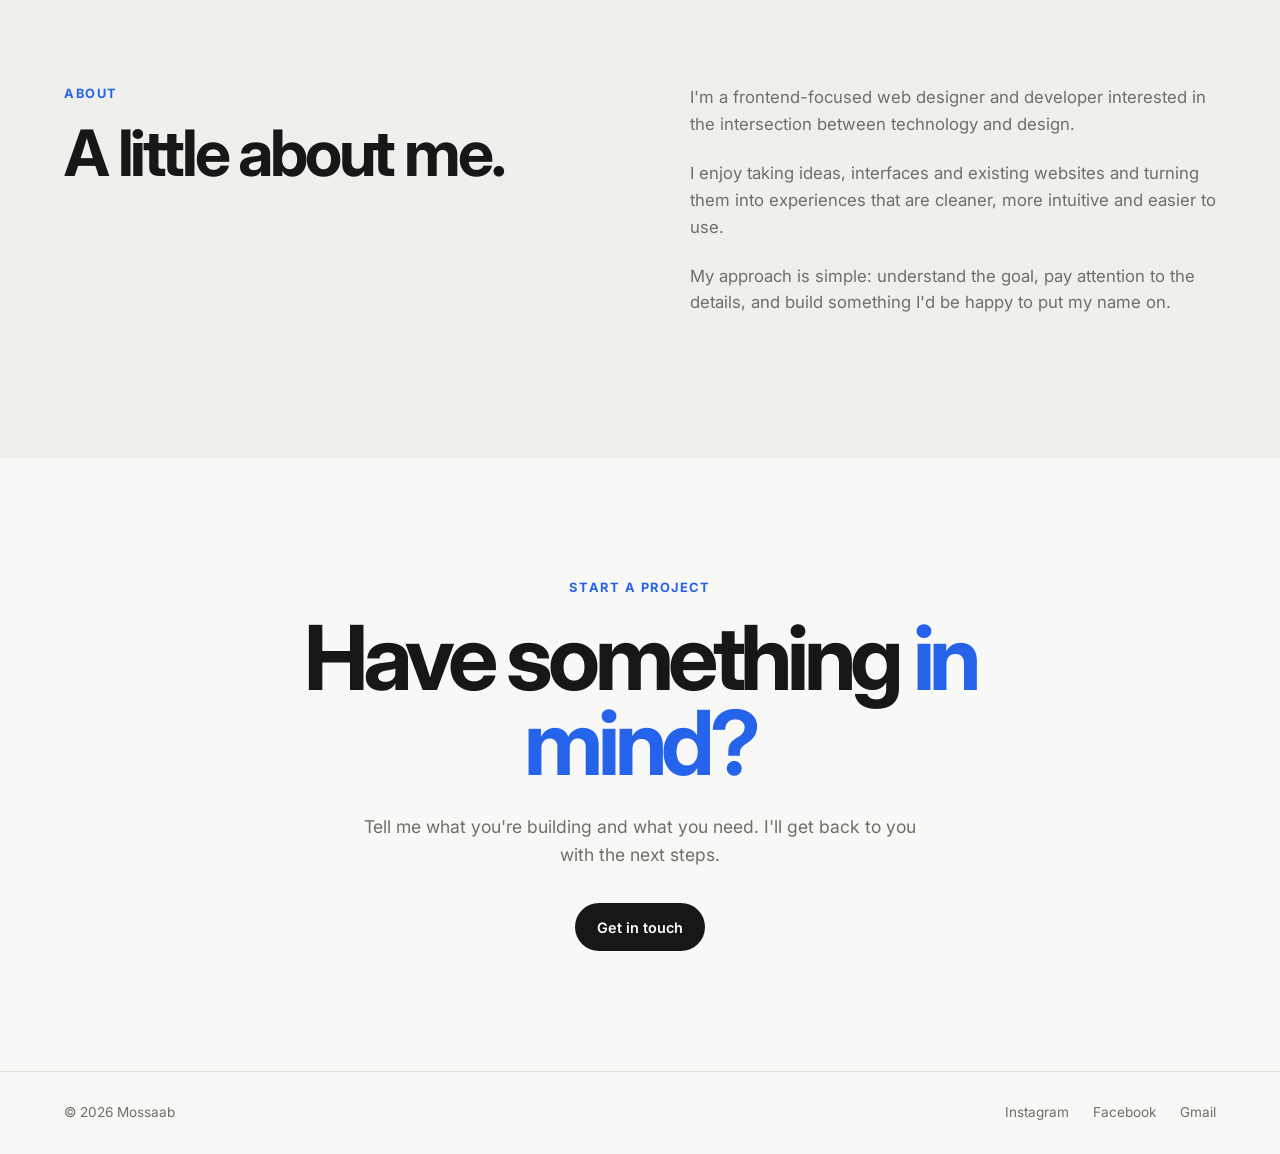
==== commit 3e6787af: "Update index.html" ====
--- a/index.html
+++ b/index.html
@@ -1,429 +1,569 @@
 <!DOCTYPE html>
-<html lang="en">
+
+<html lang="en" dir="ltr">
 <head>
     <meta charset="UTF-8">
     <meta name="viewport" content="width=device-width, initial-scale=1.0">
 
-    <title>Mossaab — Web Design & Development</title>
-    <meta
-        name="description"
-        content="Modern, responsive websites focused on UI, UX and usability."
-    >
-
-    <link rel="preconnect" href="https://fonts.googleapis.com">
-    <link rel="preconnect" href="https://fonts.gstatic.com" crossorigin>
-    <link
-        href="https://fonts.googleapis.com/css2?family=Inter:wght@400;500;600;700&display=swap"
-        rel="stylesheet"
-    >
-
-    <link rel="stylesheet" href="styles.css">
+<title>Mossaab — Web Design & Development</title>
+<meta
+    name="description"
+    content="Modern, responsive websites focused on UI, UX and usability.">
+<link rel="preconnect" href="https://fonts.googleapis.com">
+<link rel="preconnect" href="https://fonts.gstatic.com" crossorigin>
+<link
+    href="https://fonts.googleapis.com/css2?family=Inter:wght@400;500;600;700&family=Noto+Kufi+Arabic:wght@400;500;600;700&display=swap"
+    rel="stylesheet">
+<link rel="stylesheet" href="styles.css">
 </head>
-
 <body>
-
-    <!-- Navigation -->
-    <header class="header">
-        <nav class="nav container">
-
-            <a href="#" class="logo">M.</a>
-
-            <div class="nav-links">
-                <a href="#work">Work</a>
-                <a href="#services">Services</a>
-                <a href="#process">Process</a>
-                <a href="#about">About</a>
-            </div>
-
-            <a href="#contact" class="nav-cta">
-                Start a project
-            </a>
-
-        </nav>
-    </header>
-
-
-    <main>
-
-        <!-- Hero -->
-        <section class="hero">
-            <div class="container hero-content">
-
-                <p class="eyebrow">
-                    Web Design · UI/UX · Frontend
-                </p>
-
-                <h1>
-                    Websites that make
-                    <span>your business</span>
-                    look as good as it is.
-                </h1>
-
-                <p class="hero-text">
-                    I design and build modern, responsive websites with
-                    a focus on usability, visual clarity and a seamless
-                    experience across every screen.
-                </p>
-
-                <div class="hero-buttons">
-                    <a href="#work" class="button button-primary">
-                        View my work
-                    </a>
-
-                    <a href="#contact" class="button button-secondary">
-                        Start a project
-                    </a>
-                </div>
-
-            </div>
-        </section>
-
-
-        <!-- Work -->
-        <section id="work" class="section">
-            <div class="container">
-
-                <div class="section-heading">
-                    <p class="eyebrow">Selected work</p>
-                    <h2>Things I've built.</h2>
-                    <p>
-                        A few projects that represent how I approach
-                        design, development and user experience.
-                    </p>
-                </div>
-
-
-                <div class="projects">
-
-                    <article class="project">
-                        <div class="project-image">
-                            <img src="ElectroCard.png" alt="Project image">
+<!-- Navigation -->
+<header class="header">
+    <nav class="nav container">
+
+        <a href="#" class="logo">M.</a>
+
+        <div class="nav-links">
+            <a href="#work" data-i18n="nav.work">Work</a>
+            <a href="#services" data-i18n="nav.services">Services</a>
+            <a href="#process" data-i18n="nav.process">Process</a>
+            <a href="#about" data-i18n="nav.about">About</a>
+        </div>
+
+        <!-- Language Switcher -->
+        <div class="language-switcher" aria-label="Language selection">
+            <button
+                type="button"
+                class="language-button"
+                id="languageButton"
+                aria-expanded="false"
+                aria-haspopup="true"
+            >
+                <span id="currentLanguage">EN</span>
+                <span aria-hidden="true">⌄</span>
+            </button>
+
+            <div class="language-menu" id="languageMenu">
+                <button type="button" data-language="en">
+                    English
+                </button>
+
+                <button type="button" data-language="fr">
+                    Français
+                </button>
+
+                <button type="button" data-language="ar">
+                    العربية
+                </button>
+            </div>
+        </div>
+
+        <a href="#contact" class="nav-cta" data-i18n="nav.cta">
+            Start a project
+        </a>
+
+    </nav>
+</header>
+
+
+<main>
+
+    <!-- Hero -->
+    <section class="hero">
+        <div class="container hero-content">
+
+            <p class="eyebrow" data-i18n="hero.eyebrow">
+                Web Design · UI/UX · Frontend
+            </p>
+
+            <h1 data-i18n="hero.title">
+                Websites that make
+                <span>your business</span>
+                look as good as it is.
+            </h1>
+
+            <p class="hero-text" data-i18n="hero.text">
+                I design and build modern, responsive websites with
+                a focus on usability, visual clarity and a seamless
+                experience across every screen.
+            </p>
+
+            <div class="hero-buttons">
+                <a href="#work" class="button button-primary" data-i18n="hero.work">
+                    View my work
+                </a>
+
+                <a href="#contact" class="button button-secondary" data-i18n="hero.cta">
+                    Start a project
+                </a>
+            </div>
+
+        </div>
+    </section>
+
+
+    <!-- Work -->
+    <section id="work" class="section">
+        <div class="container">
+
+            <div class="section-heading">
+                <p class="eyebrow" data-i18n="work.eyebrow">
+                    Selected work
+                </p>
+
+                <h2 data-i18n="work.title">
+                    Things I've built.
+                </h2>
+
+                <p data-i18n="work.description">
+                    A few projects that represent how I approach
+                    design, development and user experience.
+                </p>
+            </div>
+
+
+            <div class="projects">
+
+                <article class="project">
+                    <div class="project-image">
+                        <img
+                            src="ElectroCard.png"
+                            alt="ElectroCard project"
+                            data-i18n-alt="work.electrocard.alt"
+                        >
+                    </div>
+
+                    <div class="project-info">
+                        <div>
+                            <h3>ElectroCard</h3>
+
+                            <p data-i18n="work.electrocard.description">
+                                A collection of practical electrical
+                                tools designed to make technical
+                                calculations easier and more accessible.
+                            </p>
                         </div>
 
-                        <div class="project-info">
-                            <div>
-                                <h3>ElectroCard</h3>
-                                <p>
-                                    A collection of practical electrical
-                                    tools designed to make technical
-                                    calculations easier and more accessible.
-                                </p>
-                            </div>
-
-                            <span class="project-tags">
-                                UI/UX · Frontend · Responsive
-                            </span>
-                        </div>
-                    </article>
-
-
-                    <article class="project">
-                        <div class="project-image">
-                            <div class="image-placeholder">
-                                <img src="TimeManager.png" alt="Project image">
-                            </div>
-                        </div>
-
-                        <div class="project-info">
-                            <div>
-                                <h3>TimeManager</h3>
-                                <p>
-                                    A tool that pushes time management and productivity to the next level.
-                                </p>
-                            </div>
-
-                            <span class="project-tags">
-                                UI/UX · Frontend
-                            </span>
-                        </div>
-                    </article>
-
-                </div>
-
-            </div>
-        </section>
-
-
-        <!-- Services -->
-        <section id="services" class="section section-alt">
-            <div class="container">
-
-                <div class="section-heading">
-                    <p class="eyebrow">What I do</p>
-                    <h2>Design first. Details matter.</h2>
-                    <p>
-                        From the first impression to the smallest interaction,
-                        every part of the interface has a purpose.
-                    </p>
-                </div>
-
-
-                <div class="services-grid">
-
-                    <article class="service-card">
-                        <span class="service-number">01</span>
-                        <h3>UI/UX Design</h3>
-                        <p>
-                            Clear, modern interfaces designed around
-                            usability, hierarchy and your audience.
-                        </p>
-                    </article>
-
-
-                    <article class="service-card">
-                        <span class="service-number">02</span>
-                        <h3>Responsive Design</h3>
-                        <p>
-                            A consistent experience across desktops,
-                            tablets and mobile devices.
-                        </p>
-                    </article>
-
-
-                    <article class="service-card">
-                        <span class="service-number">03</span>
-                        <h3>Website Development</h3>
-                        <p>
-                            Turning designs into functional, polished
-                            websites ready for real users.
-                        </p>
-                    </article>
-
-
-                    <article class="service-card">
-                        <span class="service-number">04</span>
-                        <h3>Website Modernization</h3>
-                        <p>
-                            Transforming outdated websites into modern,
-                            responsive experiences.
-                        </p>
-                    </article>
-
-                </div>
-
-            </div>
-        </section>
-
-
-        <!-- Modernization -->
-        <section class="section">
-            <div class="container modernization">
-
-                <div class="section-heading">
-                    <p class="eyebrow">Website modernization</p>
-
-                    <h2>
-                        Already have a website?
-                        <span>Let's make it better.</span>
-                    </h2>
-
-                    <p>
-                        Your website doesn't need to be rebuilt from scratch
-                        to feel modern. I can redesign its interface,
-                        improve responsiveness and refine the user experience
-                        while preserving existing functionality where possible.
-                    </p>
-                </div>
-
-
-                <div class="before-after">
-
-                    <div class="comparison-card">
-                        <span>Before</span>
-                        <div class="comparison-placeholder">
-                            <a href="old.html">
-                                <img src="old.png" alt="site picture">
-                            </a>
+                        <span class="project-tags">
+                            UI/UX · Frontend · Responsive
+                        </span>
+                    </div>
+                </article>
+
+
+                <article class="project">
+                    <div class="project-image">
+                        <div class="image-placeholder">
+                            <img
+                                src="TimeManager.png"
+                                alt="TimeManager project"
+                                data-i18n-alt="work.timemanager.alt"
+                            >
                         </div>
                     </div>
 
-                    <div class="comparison-card">
-                        <span>After</span>
-                        <div class="comparison-placeholder">
-                            <a href="new.html">
-                                <img src="new.png" alt="site picture">
-                            </a>
+                    <div class="project-info">
+                        <div>
+                            <h3>TimeManager</h3>
+
+                            <p data-i18n="work.timemanager.description">
+                                A tool that pushes time management and
+                                productivity to the next level.
+                            </p>
                         </div>
+
+                        <span class="project-tags">
+                            UI/UX · Frontend
+                        </span>
                     </div>
-
+                </article>
+
+            </div>
+
+        </div>
+    </section>
+
+
+    <!-- Services -->
+    <section id="services" class="section section-alt">
+        <div class="container">
+
+            <div class="section-heading">
+                <p class="eyebrow" data-i18n="services.eyebrow">
+                    What I do
+                </p>
+
+                <h2 data-i18n="services.title">
+                    Design first. Details matter.
+                </h2>
+
+                <p data-i18n="services.description">
+                    From the first impression to the smallest interaction,
+                    every part of the interface has a purpose.
+                </p>
+            </div>
+
+
+            <div class="services-grid">
+
+                <article class="service-card">
+                    <span class="service-number">01</span>
+
+                    <h3 data-i18n="services.ui.title">
+                        UI/UX Design
+                    </h3>
+
+                    <p data-i18n="services.ui.description">
+                        Clear, modern interfaces designed around
+                        usability, hierarchy and your audience.
+                    </p>
+                </article>
+
+
+                <article class="service-card">
+                    <span class="service-number">02</span>
+
+                    <h3 data-i18n="services.responsive.title">
+                        Responsive Design
+                    </h3>
+
+                    <p data-i18n="services.responsive.description">
+                        A consistent experience across desktops,
+                        tablets and mobile devices.
+                    </p>
+                </article>
+
+
+                <article class="service-card">
+                    <span class="service-number">03</span>
+
+                    <h3 data-i18n="services.development.title">
+                        Website Development
+                    </h3>
+
+                    <p data-i18n="services.development.description">
+                        Turning designs into functional, polished
+                        websites ready for real users.
+                    </p>
+                </article>
+
+
+                <article class="service-card">
+                    <span class="service-number">04</span>
+
+                    <h3 data-i18n="services.modernization.title">
+                        Website Modernization
+                    </h3>
+
+                    <p data-i18n="services.modernization.description">
+                        Transforming outdated websites into modern,
+                        responsive experiences.
+                    </p>
+                </article>
+
+            </div>
+
+        </div>
+    </section>
+
+
+    <!-- Modernization -->
+    <section class="section">
+        <div class="container modernization">
+
+            <div class="section-heading">
+                <p class="eyebrow" data-i18n="modernization.eyebrow">
+                    Website modernization
+                </p>
+
+                <h2 data-i18n="modernization.title">
+                    Already have a website?
+                    <span>Let's make it better.</span>
+                </h2>
+
+                <p data-i18n="modernization.description">
+                    Your website doesn't need to be rebuilt from scratch
+                    to feel modern. I can redesign its interface,
+                    improve responsiveness and refine the user experience
+                    while preserving existing functionality where possible.
+                </p>
+            </div>
+
+
+            <div class="before-after">
+
+                <div class="comparison-card">
+                    <span data-i18n="modernization.before">
+                        Before
+                    </span>
+
+                    <div class="comparison-placeholder">
+                        <a href="old.html">
+                            <img
+                                src="old.png"
+                                alt="Website before modernization"
+                                data-i18n-alt="modernization.beforeAlt"
+                            >
+                        </a>
+                    </div>
                 </div>
 
-            </div>
-        </section>
-
-
-        <!-- Pricing -->
-        <section class="section section-alt">
-            <div class="container pricing">
-
-                <div class="section-heading">
-                    <p class="eyebrow">Pricing</p>
-                    <h2>A simple starting point.</h2>
+
+                <div class="comparison-card">
+                    <span data-i18n="modernization.after">
+                        After
+                    </span>
+
+                    <div class="comparison-placeholder">
+                        <a href="new.html">
+                            <img
+                                src="new.png"
+                                alt="Website after modernization"
+                                data-i18n-alt="modernization.afterAlt"
+                            >
+                        </a>
+                    </div>
                 </div>
 
-                <div class="price-card">
-
-                    <p class="price-label">Projects starting from</p>
-
-                    <div class="price">
-                        50,000 <span>DA</span>
-                    </div>
-
-                    <p class="price-description">
-                        Every project is different. Final pricing depends
-                        on the number of pages, functionality, integrations,
-                        complexity and timeline.
-                    </p>
-
-                    <a href="#contact" class="button button-primary">
-                        Get a quote
-                    </a>
-
+            </div>
+
+        </div>
+    </section>
+
+
+    <!-- Pricing -->
+    <section class="section section-alt">
+        <div class="container pricing">
+
+            <div class="section-heading">
+                <p class="eyebrow" data-i18n="pricing.eyebrow">
+                    Pricing
+                </p>
+
+                <h2 data-i18n="pricing.title">
+                    A simple starting point.
+                </h2>
+            </div>
+
+            <div class="price-card">
+
+                <p class="price-label" data-i18n="pricing.label">
+                    Projects starting from
+                </p>
+
+                <div class="price">
+                    50,000 <span>DA</span>
                 </div>
 
-            </div>
-        </section>
-
-
-        <!-- Process -->
-        <section id="process" class="section">
-            <div class="container">
-
-                <div class="section-heading">
-                    <p class="eyebrow">How it works</p>
-                    <h2>From idea to launch.</h2>
-                </div>
-
-
-                <div class="process">
-
-                    <article class="process-step">
-                        <span>01</span>
-                        <h3>Discuss</h3>
-                        <p>
-                            We define the goals, audience, requirements
-                            and overall direction.
-                        </p>
-                    </article>
-
-
-                    <article class="process-step">
-                        <span>02</span>
-                        <h3>Design</h3>
-                        <p>
-                            The visual direction, layout and user experience
-                            are planned before implementation.
-                        </p>
-                    </article>
-
-
-                    <article class="process-step">
-                        <span>03</span>
-                        <h3>Build</h3>
-                        <p>
-                            The design becomes a responsive and functional
-                            website.
-                        </p>
-                    </article>
-
-
-                    <article class="process-step">
-                        <span>04</span>
-                        <h3>Refine</h3>
-                        <p>
-                            We review the result, make the agreed changes
-                            and polish the experience.
-                        </p>
-                    </article>
-
-
-                    <article class="process-step">
-                        <span>05</span>
-                        <h3>Launch</h3>
-                        <p>
-                            The finished website is prepared and published.
-                        </p>
-                    </article>
-
-                </div>
-
-            </div>
-        </section>
-
-
-        <!-- About -->
-        <section id="about" class="section section-alt">
-            <div class="container about">
-
-                <div>
-                    <p class="eyebrow">About</p>
-                    <h2>A little about me.</h2>
-                </div>
-
-                <div class="about-text">
-                    <p>
-                        I'm a frontend-focused web designer and developer
-                        interested in the intersection between technology
-                        and design.
-                    </p>
-
-                    <p>
-                        I enjoy taking ideas, interfaces and existing
-                        websites and turning them into experiences that
-                        are cleaner, more intuitive and easier to use.
-                    </p>
-
-                    <p>
-                        My approach is simple: understand the goal,
-                        pay attention to the details, and build something
-                        I'd be happy to put my name on.
-                    </p>
-                </div>
-
-            </div>
-        </section>
-
-
-        <!-- Contact -->
-        <section id="contact" class="section contact">
-            <div class="container">
-
-                <p class="eyebrow">Start a project</p>
-
-                <h2>
-                    Have something
-                    <span>in mind?</span>
+                <p class="price-description" data-i18n="pricing.description">
+                    Every project is different. Final pricing depends
+                    on the number of pages, functionality, integrations,
+                    complexity and timeline.
+                </p>
+
+                <a href="#contact" class="button button-primary" data-i18n="pricing.cta">
+                    Get a quote
+                </a>
+
+            </div>
+
+        </div>
+    </section>
+
+
+    <!-- Process -->
+    <section id="process" class="section">
+        <div class="container">
+
+            <div class="section-heading">
+                <p class="eyebrow" data-i18n="process.eyebrow">
+                    How it works
+                </p>
+
+                <h2 data-i18n="process.title">
+                    From idea to launch.
                 </h2>
-
-                <p>
-                    Tell me what you're building and what you need.
-                    I'll get back to you with the next steps.
-                </p>
-
-                <a href="mailto:mossaabhamech@gmail.com" class="button button-primary">
-                    Get in touch
-                </a>
-
-            </div>
-        </section>
-
-    </main>
-
-
-    <!-- Footer -->
-    <footer class="footer">
-        <div class="container footer-content">
-
-            <p>© 2026 Mossaab</p>
+            </div>
+
+
+            <div class="process">
+
+                <article class="process-step">
+                    <span>01</span>
+
+                    <h3 data-i18n="process.discuss.title">
+                        Discuss
+                    </h3>
+
+                    <p data-i18n="process.discuss.description">
+                        We define the goals, audience, requirements
+                        and overall direction.
+                    </p>
+                </article>
+
+
+                <article class="process-step">
+                    <span>02</span>
+
+                    <h3 data-i18n="process.design.title">
+                        Design
+                    </h3>
+
+                    <p data-i18n="process.design.description">
+                        The visual direction, layout and user experience
+                        are planned before implementation.
+                    </p>
+                </article>
+
+
+                <article class="process-step">
+                    <span>03</span>
+
+                    <h3 data-i18n="process.build.title">
+                        Build
+                    </h3>
+
+                    <p data-i18n="process.build.description">
+                        The design becomes a responsive and functional
+                        website.
+                    </p>
+                </article>
+
+
+                <article class="process-step">
+                    <span>04</span>
+
+                    <h3 data-i18n="process.refine.title">
+                        Refine
+                    </h3>
+
+                    <p data-i18n="process.refine.description">
+                        We review the result, make the agreed changes
+                        and polish the experience.
+                    </p>
+                </article>
+
+
+                <article class="process-step">
+                    <span>05</span>
+
+                    <h3 data-i18n="process.launch.title">
+                        Launch
+                    </h3>
+
+                    <p data-i18n="process.launch.description">
+                        The finished website is prepared and published.
+                    </p>
+                </article>
+
+            </div>
+
+        </div>
+    </section>
+
+
+    <!-- About -->
+    <section id="about" class="section section-alt">
+        <div class="container about">
 
             <div>
-                <a href="https://www.instagram.com/_web__dev__/" target="_blank">Instagram</a>
-                <a href="https://www.facebook.com/mossaab.mossaab.723237/" target="_blank">Facebook</a>
-                <a href="mailto:mossaabhamech@gmail.com" target="_blank">Gmail</a>
-            </div>
-
-        </div>
-    </footer>
-
+                <p class="eyebrow" data-i18n="about.eyebrow">
+                    About
+                </p>
+
+                <h2 data-i18n="about.title">
+                    A little about me.
+                </h2>
+            </div>
+
+            <div class="about-text">
+
+                <p data-i18n="about.paragraph1">
+                    I'm a frontend-focused web designer and developer
+                    interested in the intersection between technology
+                    and design.
+                </p>
+
+                <p data-i18n="about.paragraph2">
+                    I enjoy taking ideas, interfaces and existing
+                    websites and turning them into experiences that
+                    are cleaner, more intuitive and easier to use.
+                </p>
+
+                <p data-i18n="about.paragraph3">
+                    My approach is simple: understand the goal,
+                    pay attention to the details, and build something
+                    I'd be happy to put my name on.
+                </p>
+
+            </div>
+
+        </div>
+    </section>
+
+
+    <!-- Contact -->
+    <section id="contact" class="section contact">
+        <div class="container">
+
+            <p class="eyebrow" data-i18n="contact.eyebrow">
+                Start a project
+            </p>
+
+            <h2 data-i18n="contact.title">
+                Have something
+                <span>in mind?</span>
+            </h2>
+
+            <p data-i18n="contact.description">
+                Tell me what you're building and what you need.
+                I'll get back to you with the next steps.
+            </p>
+
+            <a
+                href="mailto:mossaabhamech@gmail.com"
+                class="button button-primary"
+                data-i18n="contact.cta"
+            >
+                Get in touch
+            </a>
+
+        </div>
+    </section>
+
+</main>
+
+
+<!-- Footer -->
+<footer class="footer">
+    <div class="container footer-content">
+
+        <p data-i18n="footer.copyright">
+            © 2026 Mossaab
+        </p>
+        <div>
+            <a
+                href="https://www.instagram.com/_web__dev__/"
+                target="_blank"
+                rel="noopener noreferrer"
+        >
+                Instagram
+            </a>
+            <a
+                href="https://www.facebook.com/mossaab.mossaab.723237/"
+                target="_blank"
+                rel="noopener noreferrer"
+        >
+                Facebook
+            </a>
+            <a href="mailto:mossaabhamech@gmail.com">
+                Gmail
+            </a>
+        </div>
+
+    </div>
+</footer>
+<!-- Translations + Language Switcher -->
+ <script src="main.js"></script>
 </body>
-</html>+</html>
--- a/styles.css
+++ b/styles.css
@@ -694,4 +694,133 @@
     .footer-content {
         flex-direction: column;
     }
-}+}
+/* =========================
+   LANGUAGE SWITCHER BUTTONS
+========================= */
+
+.language-switcher {
+    position: relative;
+    display: inline-block;
+}
+
+.language-button {
+    display: flex;
+    align-items: center;
+    justify-content: center;
+    gap: 6px;
+
+    min-width: 58px;
+    height: 38px;
+    padding: 0 12px;
+
+    border: 1px solid var(--border);
+    border-radius: 100px;
+
+    background: var(--surface);
+    color: var(--text);
+
+    font-family: inherit;
+    font-size: 0.75rem;
+    font-weight: 700;
+
+    cursor: pointer;
+
+    transition:
+        background 0.2s ease,
+        border-color 0.2s ease,
+        transform 0.2s ease;
+}
+
+.language-button:hover {
+    background: var(--surface-dark);
+    border-color: #c8c8c3;
+}
+
+.language-button:active {
+    transform: scale(0.96);
+}
+
+/* Dropdown */
+
+.language-menu {
+    position: absolute;
+    top: calc(100% + 8px);
+    right: 0;
+
+    min-width: 130px;
+    padding: 6px;
+
+    background: var(--surface);
+    border: 1px solid var(--border);
+    border-radius: 14px;
+
+    box-shadow: 0 12px 30px rgba(0, 0, 0, 0.08);
+
+    opacity: 0;
+    visibility: hidden;
+    transform: translateY(-5px);
+
+    transition:
+        opacity 0.2s ease,
+        visibility 0.2s ease,
+        transform 0.2s ease;
+}
+
+.language-menu.active {
+    opacity: 1;
+    visibility: visible;
+    transform: translateY(0);
+}
+
+.language-menu button {
+    width: 100%;
+    padding: 10px 12px;
+
+    border: none;
+    border-radius: 9px;
+
+    background: transparent;
+    color: var(--text);
+
+    font-family: inherit;
+    font-size: 0.8rem;
+    font-weight: 500;
+
+    text-align: left;
+    cursor: pointer;
+
+    transition:
+        background 0.2s ease,
+        color 0.2s ease;
+}
+
+.language-menu button:hover {
+    background: var(--surface-dark);
+    color: var(--accent);
+}
+
+/* Arabic positioning */
+
+html[dir="rtl"] .language-menu {
+    right: auto;
+    left: 0;
+}
+
+html[dir="rtl"] .language-menu button {
+    text-align: right;
+}
+
+/* Mobile */
+
+@media (max-width: 600px) {
+    .language-button {
+        height: 36px;
+        min-width: 54px;
+        padding: 0 10px;
+    }
+
+    .language-menu {
+        min-width: 120px;
+    }
+}
